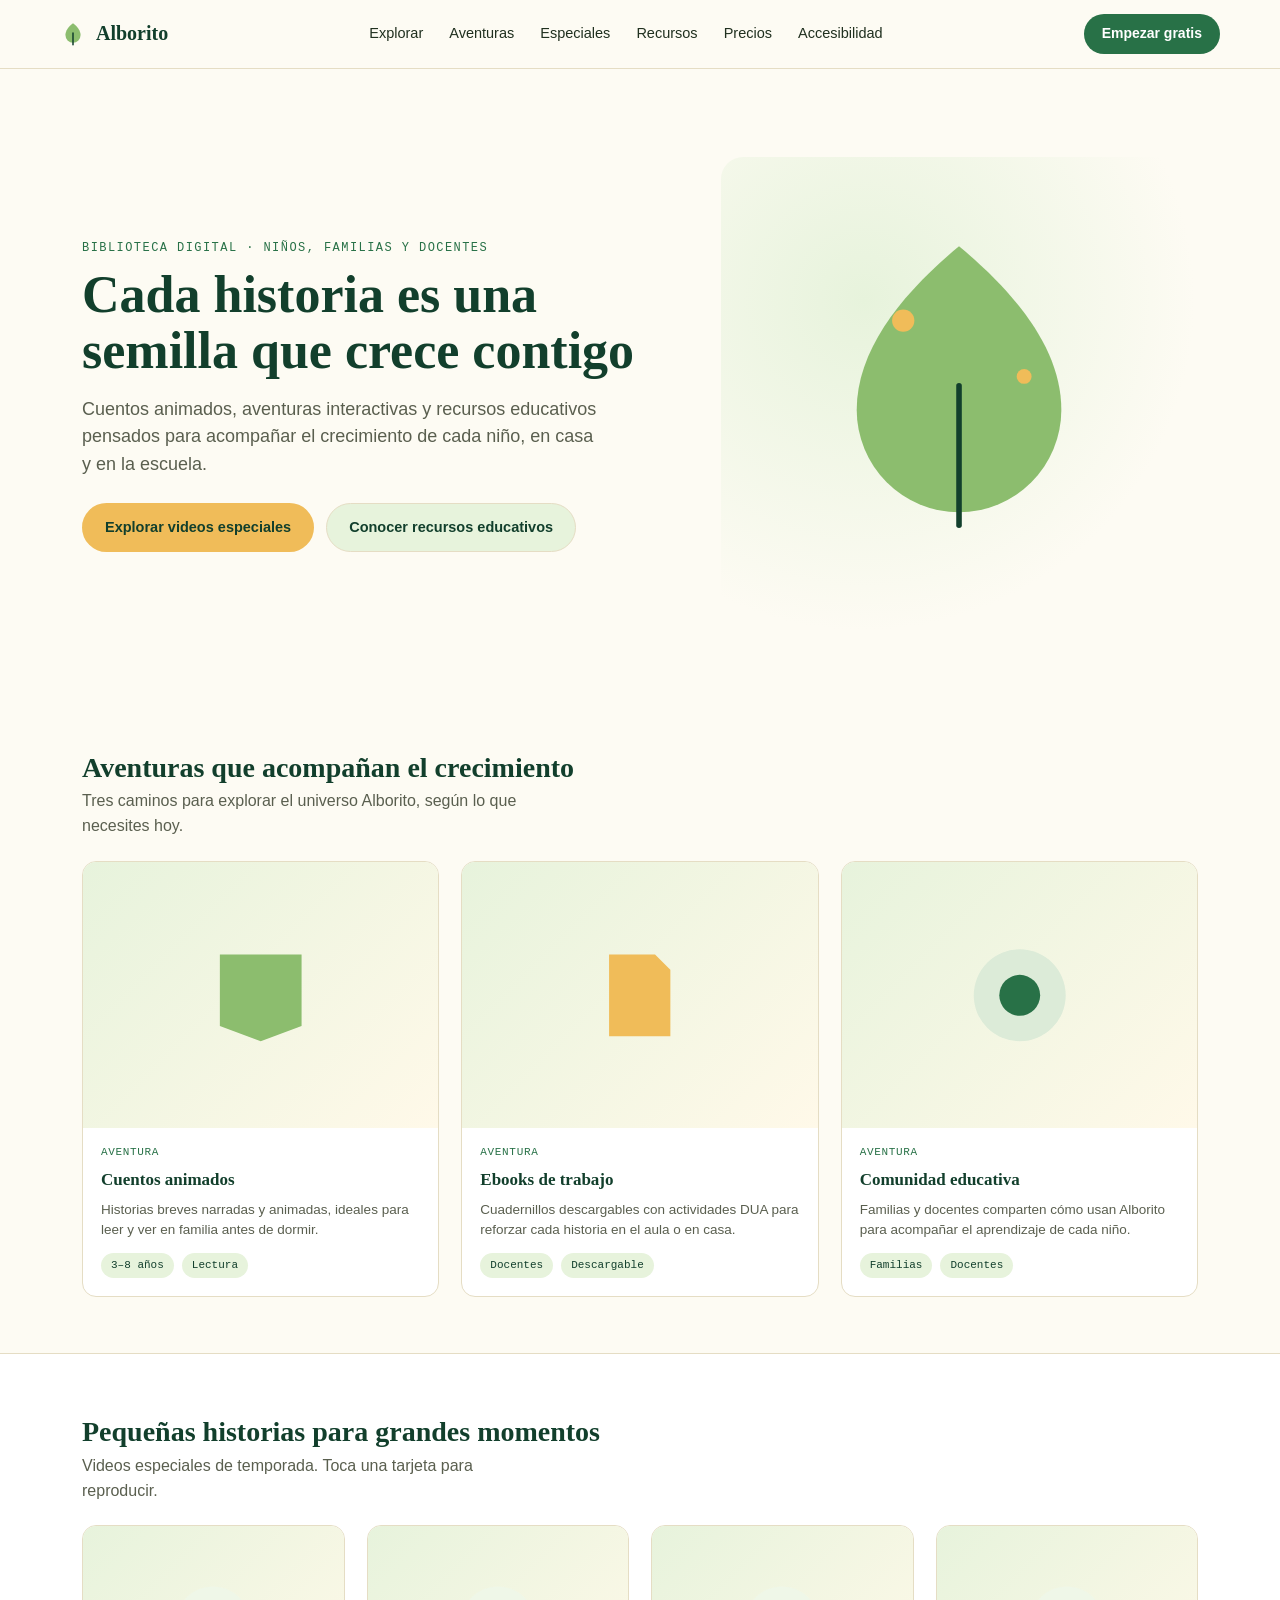
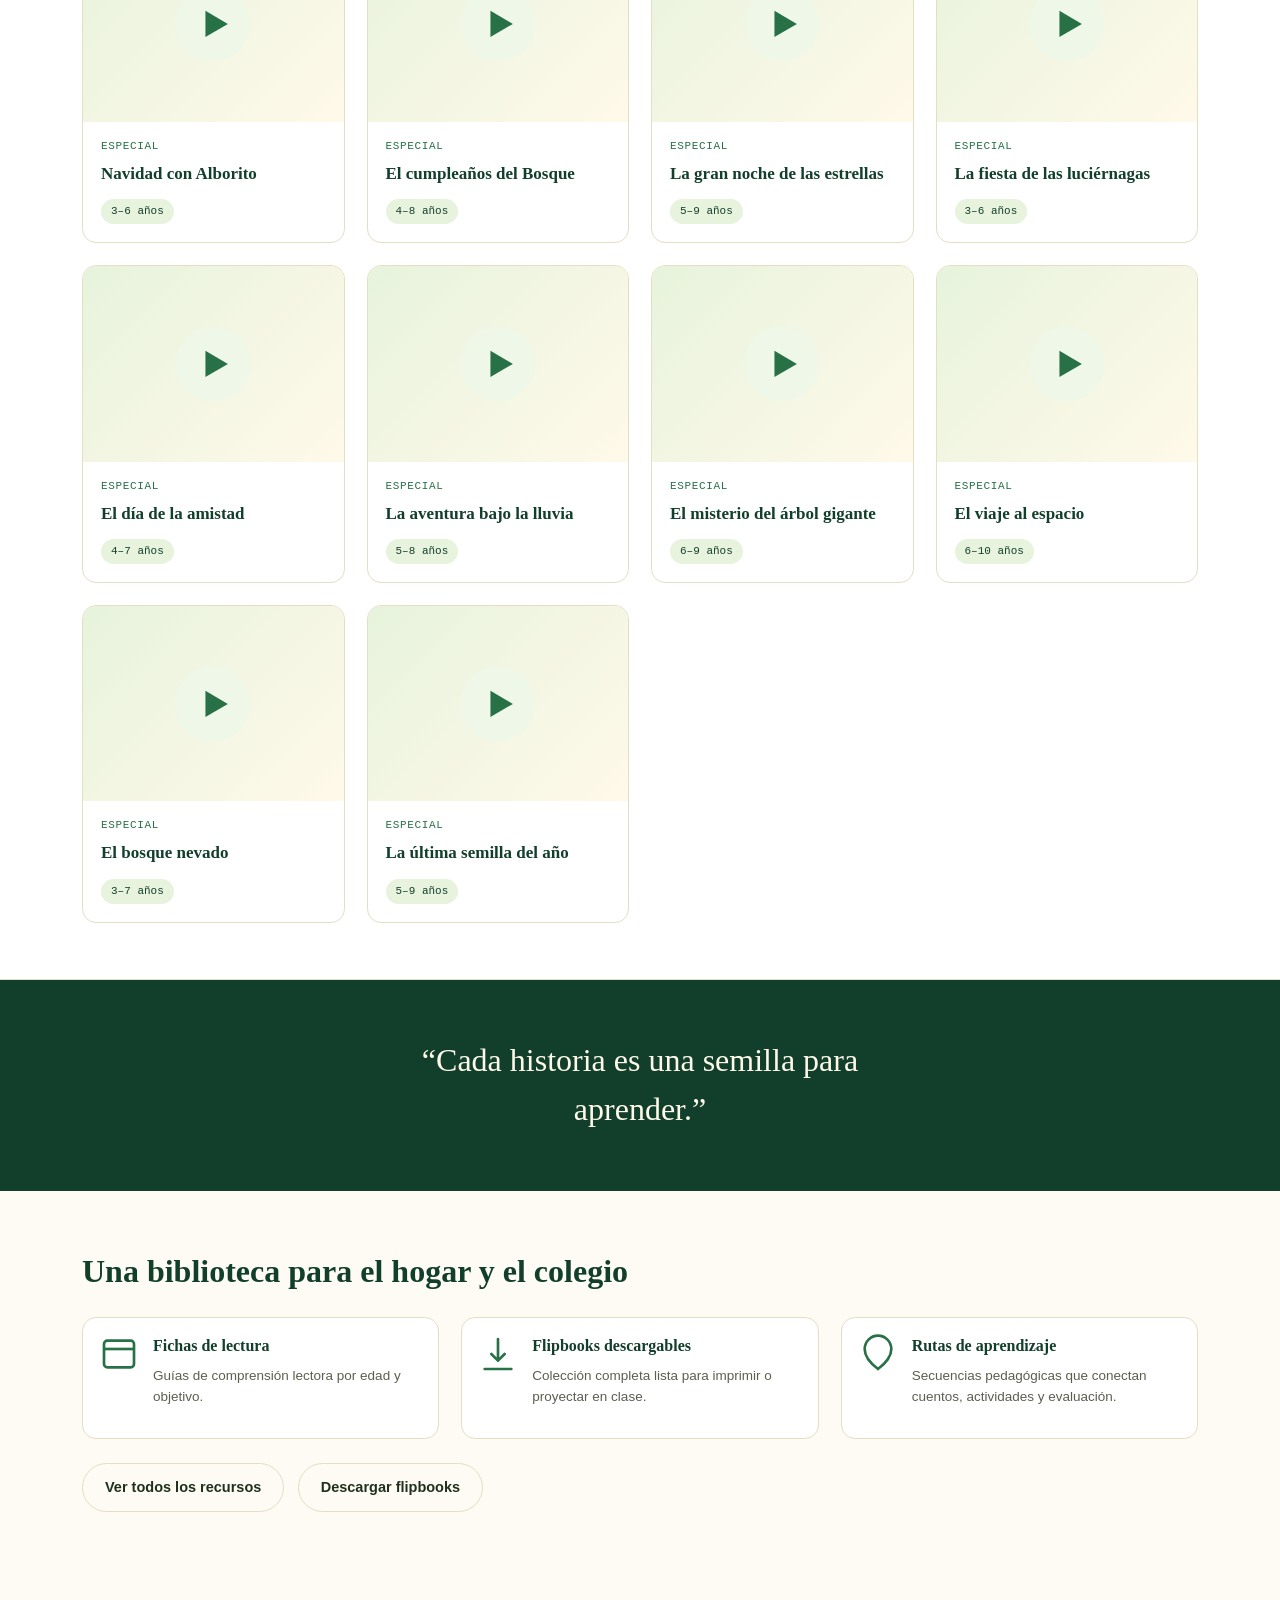
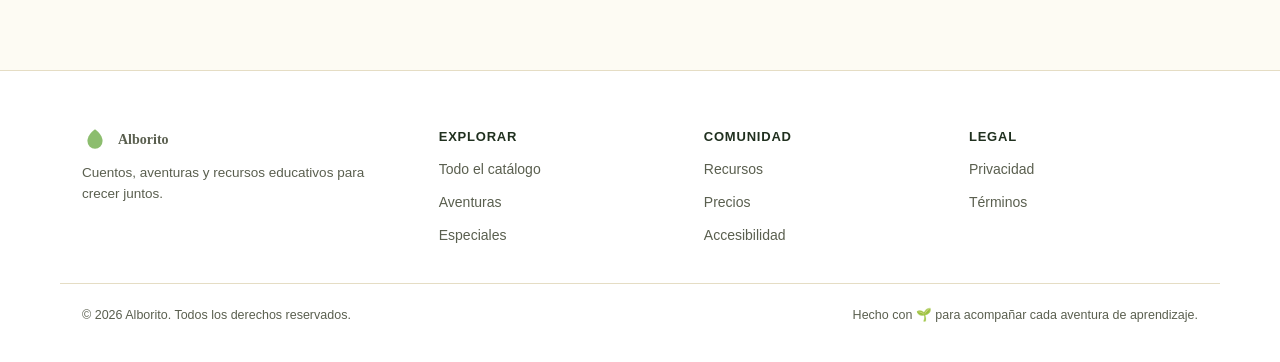
==== index.html @ ff415bb9 "Alborito site MVP: home, explorar, recursos, precios, accesibilidad" ====
<!doctype html>
<html lang="es">
<head>
<meta charset="utf-8">
<title>Alborito · Cuentos que crecen</title>
<meta name="description" content="Alborito: cuentos, aventuras y recursos educativos para crecer juntos. Una biblioteca digital para niños, familias y docentes.">
<meta name="viewport" content="width=device-width,initial-scale=1">
<link rel="canonical" href="https://alborito.example.com/">
<meta property="og:title" content="Alborito · Cuentos que crecen">
<meta property="og:description" content="Cuentos, aventuras y recursos educativos para crecer juntos.">
<meta property="og:type" content="website">
<meta property="og:image" content="/assets/img/og-cover.png">
<meta name="theme-color" content="#123f2c">
<link rel="icon" href="data:image/svg+xml,<svg xmlns=%22http://www.w3.org/2000/svg%22 viewBox=%220 0 24 24%22><circle cx=%2212%22 cy=%2212%22 r=%2211%22 fill=%22%23287147%22/></svg>">
<link rel="stylesheet" href="assets/css/style.css">
<script type="application/ld+json">
{"@context":"https://schema.org","@type":"WebSite","name":"Alborito","url":"https://alborito.example.com/","description":"Cuentos, aventuras y recursos educativos para crecer juntos."}
</script>
</head>
<body>
<a class="skip-link" href="#main">Saltar al contenido</a>

<header class="site-header">
  <div class="container nav">
    <a class="brand" href="index.html">
      <svg class="seed" viewBox="0 0 24 24" fill="none" aria-hidden="true"><path d="M12 2c4 3 7 7 7 11a7 7 0 1 1-14 0c0-4 3-8 7-11Z" fill="#8cbd6e"/><path d="M12 22V11" stroke="#123f2c" stroke-width="1.4" stroke-linecap="round"/></svg>
      Alborito
    </a>
    <ul class="navlinks">
      <li><a href="explorar.html">Explorar</a></li>
      <li><a href="index.html#aventuras">Aventuras</a></li>
      <li><a href="index.html#especiales">Especiales</a></li>
      <li><a href="recursos.html">Recursos</a></li>
      <li><a href="precios.html">Precios</a></li>
      <li><a href="accesibilidad.html">Accesibilidad</a></li>
    </ul>
    <a class="navcta" href="precios.html">Empezar gratis</a>
    <button class="nav-toggle" aria-expanded="false" aria-label="Abrir menú">☰</button>
  </div>
</header>

<main id="main">

  <section class="hero">
    <div class="container hero-grid">
      <div>
        <p class="eyebrow">Biblioteca digital · niños, familias y docentes</p>
        <h1>Cada historia es una semilla que crece contigo</h1>
        <p class="lead">Cuentos animados, aventuras interactivas y recursos educativos pensados para acompañar el crecimiento de cada niño, en casa y en la escuela.</p>
        <div class="buttons">
          <a class="btn primary" href="#especiales">Explorar videos especiales</a>
          <a class="btn soft" href="recursos.html">Conocer recursos educativos</a>
        </div>
      </div>
      <div class="hero-art" aria-hidden="true">
        <svg viewBox="0 0 200 200" fill="none">
          <path d="M100 20c30 25 55 55 55 88a55 55 0 1 1-110 0c0-33 25-63 55-88Z" fill="#8cbd6e"/>
          <path d="M100 170V95" stroke="#123f2c" stroke-width="3" stroke-linecap="round"/>
          <circle cx="70" cy="60" r="6" fill="#f0bc59"/>
          <circle cx="135" cy="90" r="4" fill="#f0bc59"/>
        </svg>
      </div>
    </div>
  </section>

  <section class="section" id="aventuras">
    <div class="container">
      <div class="section-head">
        <div>
          <h2>Aventuras que acompañan el crecimiento</h2>
          <p>Tres caminos para explorar el universo Alborito, según lo que necesites hoy.</p>
        </div>
      </div>
      <div class="grid cols-3">
        <article class="card">
          <div class="thumb"><svg viewBox="0 0 24 24" fill="none" aria-hidden="true"><path d="M4 4h16v14l-8 3-8-3V4Z" fill="#8cbd6e"/></svg></div>
          <div class="body">
            <span class="tag">Aventura</span>
            <h3>Cuentos animados</h3>
            <p>Historias breves narradas y animadas, ideales para leer y ver en familia antes de dormir.</p>
            <div class="meta"><span class="pill">3–8 años</span><span class="pill">Lectura</span></div>
          </div>
        </article>
        <article class="card">
          <div class="thumb"><svg viewBox="0 0 24 24" fill="none" aria-hidden="true"><path d="M6 4h9l3 3v13H6V4Z" fill="#f0bc59"/></svg></div>
          <div class="body">
            <span class="tag">Aventura</span>
            <h3>Ebooks de trabajo</h3>
            <p>Cuadernillos descargables con actividades DUA para reforzar cada historia en el aula o en casa.</p>
            <div class="meta"><span class="pill">Docentes</span><span class="pill">Descargable</span></div>
          </div>
        </article>
        <article class="card">
          <div class="thumb"><svg viewBox="0 0 24 24" fill="none" aria-hidden="true"><circle cx="12" cy="12" r="9" fill="#dcebd8"/><circle cx="12" cy="12" r="4" fill="#287147"/></svg></div>
          <div class="body">
            <span class="tag">Aventura</span>
            <h3>Comunidad educativa</h3>
            <p>Familias y docentes comparten cómo usan Alborito para acompañar el aprendizaje de cada niño.</p>
            <div class="meta"><span class="pill">Familias</span><span class="pill">Docentes</span></div>
          </div>
        </article>
      </div>
    </div>
  </section>

  <section class="section alt" id="especiales">
    <div class="container">
      <div class="section-head">
        <div>
          <h2>Pequeñas historias para grandes momentos</h2>
          <p>Videos especiales de temporada. Toca una tarjeta para reproducir.</p>
        </div>
      </div>
      <div class="grid cols-4" id="especiales-grid">
        <!-- 10 especiales generados -->
      </div>
    </div>
  </section>

  <div class="quote-band">
    <div class="container">
      <blockquote>“Cada historia es una semilla para aprender.”</blockquote>
    </div>
  </div>

  <section class="section">
    <div class="container">
      <h2 style="font-size:32px;margin-bottom:20px;">Una biblioteca para el hogar y el colegio</h2>
      <div class="grid cols-3">
        <div class="resource">
          <svg class="r-icon" viewBox="0 0 24 24" fill="none" aria-hidden="true"><rect x="3" y="4" width="18" height="16" rx="2" stroke="currentColor" stroke-width="1.6"/><path d="M3 9h18" stroke="currentColor" stroke-width="1.6"/></svg>
          <div><h3 style="font-size:16px;">Fichas de lectura</h3><p style="font-size:13.5px;">Guías de comprensión lectora por edad y objetivo.</p></div>
        </div>
        <div class="resource">
          <svg class="r-icon" viewBox="0 0 24 24" fill="none" aria-hidden="true"><path d="M12 3v13m0 0-4-4m4 4 4-4" stroke="currentColor" stroke-width="1.6" stroke-linecap="round" stroke-linejoin="round"/><path d="M4 21h16" stroke="currentColor" stroke-width="1.6" stroke-linecap="round"/></svg>
          <div><h3 style="font-size:16px;">Flipbooks descargables</h3><p style="font-size:13.5px;">Colección completa lista para imprimir o proyectar en clase.</p></div>
        </div>
        <div class="resource">
          <svg class="r-icon" viewBox="0 0 24 24" fill="none" aria-hidden="true"><path d="M12 21c4-3 8-7 8-12a8 8 0 1 0-16 0c0 5 4 9 8 12Z" stroke="currentColor" stroke-width="1.6"/></svg>
          <div><h3 style="font-size:16px;">Rutas de aprendizaje</h3><p style="font-size:13.5px;">Secuencias pedagógicas que conectan cuentos, actividades y evaluación.</p></div>
        </div>
      </div>
      <p style="margin-top:24px;"><a class="btn outline" href="recursos.html">Ver todos los recursos</a> &nbsp; <a class="btn outline" href="flipbooks/Flipbooks_Alborito_Coleccion_Ordenada.zip" download>Descargar flipbooks</a></p>
    </div>
  </section>

</main>

<footer class="site-footer">
  <div class="container footer-grid">
    <div>
      <a class="brand" href="index.html" style="margin-bottom:10px;">
        <svg class="seed" viewBox="0 0 24 24" fill="none" aria-hidden="true"><path d="M12 2c4 3 7 7 7 11a7 7 0 1 1-14 0c0-4 3-8 7-11Z" fill="#8cbd6e"/></svg>
        Alborito
      </a>
      <p style="font-size:13.5px;">Cuentos, aventuras y recursos educativos para crecer juntos.</p>
    </div>
    <div>
      <h4>Explorar</h4>
      <ul><li><a href="explorar.html">Todo el catálogo</a></li><li><a href="index.html#aventuras">Aventuras</a></li><li><a href="index.html#especiales">Especiales</a></li></ul>
    </div>
    <div>
      <h4>Comunidad</h4>
      <ul><li><a href="recursos.html">Recursos</a></li><li><a href="precios.html">Precios</a></li><li><a href="accesibilidad.html">Accesibilidad</a></li></ul>
    </div>
    <div>
      <h4>Legal</h4>
      <ul><li><a href="privacidad.html">Privacidad</a></li><li><a href="terminos.html">Términos</a></li></ul>
    </div>
  </div>
  <div class="container footer-bottom">
    <span>© 2026 Alborito. Todos los derechos reservados.</span>
    <span>Hecho con 🌱 para acompañar cada aventura de aprendizaje.</span>
  </div>
</footer>

<div class="modal" id="modal" hidden>
  <div class="modal-box" role="dialog" aria-modal="true" aria-labelledby="modalTitle">
    <button class="close" aria-label="Cerrar video">✕</button>
    <h3 class="modal-title" id="modalTitle"></h3>
    <video id="player" controls playsinline></video>
  </div>
</div>

<script src="assets/js/main.js" defer></script>
<script>
// Genera las 10 tarjetas de especiales a partir de datos (evita repetir markup 10x a mano)
var especiales = [
  ["Navidad con Alborito","3–6 años"],["El cumpleaños del Bosque","4–8 años"],
  ["La gran noche de las estrellas","5–9 años"],["La fiesta de las luciérnagas","3–6 años"],
  ["El día de la amistad","4–7 años"],["La aventura bajo la lluvia","5–8 años"],
  ["El misterio del árbol gigante","6–9 años"],["El viaje al espacio","6–10 años"],
  ["El bosque nevado","3–7 años"],["La última semilla del año","5–9 años"]
];
var grid = document.getElementById("especiales-grid");
especiales.forEach(function(e){
  var art = document.createElement("article"); art.className = "card";
  art.innerHTML =
    '<button class="watch" data-title="'+e[0]+'" data-video="assets/video/placeholder.mp4">'+
    '<div class="thumb"><svg viewBox="0 0 24 24" fill="none" aria-hidden="true"><circle cx="12" cy="12" r="10" fill="#eff7e8"/><path d="M10 8.5v7l6-3.5-6-3.5Z" fill="#287147"/></svg></div>'+
    '<div class="body"><span class="tag">Especial</span><h3>'+e[0]+'</h3><div class="meta"><span class="pill">'+e[1]+'</span></div></div>'+
    '</button>';
  grid.appendChild(art);
});
</script>
</body>
</html>
---- assets/css/style.css ----
/* Alborito — Design System v1
   Tokens derivados de la paleta original (bosque/semilla). Ver arquitectura EdTech. */

:root{
  --forest:#123f2c; --green:#287147; --leaf:#8cbd6e; --gold:#f0bc59; --bark:#75492d;
  --cream:#fff9e9; --ink:#173b2a;

  --bg:#fdfbf3; --surface:#ffffff; --border:#e5ddc4; --text:#20301f; --text-soft:#5a5f4f;
  --accent:var(--green); --accent-soft:#e7f3dc; --on-accent:#ffffff;

  --radius-sm:8px; --radius:14px; --radius-lg:22px;
  --space-1:4px; --space-2:8px; --space-3:14px; --space-4:22px; --space-5:36px; --space-6:56px; --space-7:88px;
  --shadow-sm:0 1px 3px rgba(18,63,44,.08);
  --shadow-md:0 8px 24px rgba(18,63,44,.12);
  --serif:Iowan Old Style,Palatino Linotype,Palatino,Georgia,serif;
  --sans:-apple-system,BlinkMacSystemFont,"Segoe UI",Helvetica,Arial,sans-serif;
  --mono:ui-monospace,SFMono-Regular,Menlo,monospace;
  --max:1160px;
}

@media (prefers-color-scheme: dark){
  :root{ --bg:#101c14; --surface:#16241a; --border:#2a3b26; --text:#e9f1e2; --text-soft:#a9b79f;
    --accent:var(--leaf); --accent-soft:#1f3220; --on-accent:#123f2c; }
}
:root[data-theme="dark"]{ --bg:#101c14; --surface:#16241a; --border:#2a3b26; --text:#e9f1e2; --text-soft:#a9b79f;
  --accent:var(--leaf); --accent-soft:#1f3220; --on-accent:#123f2c; }
:root[data-theme="light"]{ --bg:#fdfbf3; --surface:#ffffff; --border:#e5ddc4; --text:#20301f; --text-soft:#5a5f4f;
  --accent:var(--green); --accent-soft:#e7f3dc; --on-accent:#ffffff; }

*,*::before,*::after{box-sizing:border-box;}
html{scroll-behavior:smooth;}
@media (prefers-reduced-motion: reduce){ html{scroll-behavior:auto;} *{animation-duration:.01ms !important; transition-duration:.01ms !important;} }

body{margin:0; background:var(--bg); color:var(--text); font-family:var(--sans); line-height:1.55; font-size:16px;}
img{max-width:100%; display:block;}
a{color:inherit;}
h1,h2,h3,h4{font-family:var(--serif); color:var(--forest); text-wrap:balance; font-weight:600; margin:0 0 var(--space-2);}
:root[data-theme="dark"] h1,:root[data-theme="dark"] h2,:root[data-theme="dark"] h3,:root[data-theme="dark"] h4{color:var(--leaf);}
@media (prefers-color-scheme: dark){h1,h2,h3,h4{color:var(--leaf);}}
p{margin:0 0 var(--space-3); max-width:66ch; color:var(--text-soft);}
.container{max-width:var(--max); margin:0 auto; padding:0 var(--space-4);}

/* Skip link */
.skip-link{position:absolute; left:-999px; top:auto; background:var(--forest); color:#fff; padding:10px 16px;
  border-radius:0 0 8px 0; z-index:200;}
.skip-link:focus{left:0; top:0;}

:focus-visible{outline:3px solid var(--gold); outline-offset:2px;}

/* Header */
.site-header{position:sticky; top:0; z-index:50; background:color-mix(in srgb, var(--bg) 88%, transparent);
  backdrop-filter:blur(8px); border-bottom:1px solid var(--border);}
.nav{display:flex; align-items:center; justify-content:space-between; padding:14px 0;}
.brand{display:flex; align-items:center; gap:10px; font-family:var(--serif); font-size:20px; font-weight:700; text-decoration:none; color:var(--forest);}
:root[data-theme="dark"] .brand{color:var(--leaf);}
@media (prefers-color-scheme: dark){.brand{color:var(--leaf);}}
.brand .seed{width:26px;height:26px;flex:none;}
.navlinks{display:flex; gap:var(--space-4); list-style:none; margin:0; padding:0;}
.navlinks a{text-decoration:none; font-size:14.5px; color:var(--text); padding:6px 2px; border-bottom:2px solid transparent;}
.navlinks a:hover, .navlinks a[aria-current="page"]{border-color:var(--accent);}
.navcta{background:var(--accent); color:var(--on-accent); text-decoration:none; font-size:14px; font-weight:600;
  padding:9px 18px; border-radius:99px;}
.nav-toggle{display:none; background:none; border:1px solid var(--border); border-radius:8px; padding:8px 10px;}
@media (max-width:820px){
  .navlinks, .navcta{display:none;}
  .nav-toggle{display:inline-flex;}
  .site-header.open .navlinks{display:flex; flex-direction:column; gap:0; position:absolute; left:0; right:0; top:100%;
    background:var(--surface); border-bottom:1px solid var(--border); padding:8px 20px;}
  .site-header.open .navlinks a{padding:12px 0; border-bottom:1px solid var(--border);}
  .site-header.open .navcta{display:inline-block; margin:12px 20px 16px;}
}

/* Buttons */
.btn{display:inline-flex; align-items:center; gap:8px; text-decoration:none; font-weight:600; font-size:14.5px;
  padding:12px 22px; border-radius:99px; border:1px solid transparent; cursor:pointer;}
.btn.primary{background:var(--gold); color:var(--forest);}
.btn.primary:hover{filter:brightness(1.06);}
.btn.soft{background:var(--accent-soft); color:var(--forest); border-color:var(--border);}
:root[data-theme="dark"] .btn.soft{color:var(--leaf);}
@media (prefers-color-scheme: dark){.btn.soft{color:var(--leaf);}}
.btn.outline{background:transparent; border-color:var(--border); color:var(--text);}

/* Hero */
.hero{padding:var(--space-7) 0 var(--space-6); position:relative; overflow:hidden;}
.hero-grid{display:grid; grid-template-columns:1.1fr .9fr; gap:var(--space-6); align-items:center;}
@media (max-width:900px){.hero-grid{grid-template-columns:1fr;}}
.eyebrow{font-family:var(--mono); font-size:12px; letter-spacing:.12em; text-transform:uppercase; color:var(--accent); margin:0 0 10px;}
.hero h1{font-size:clamp(32px,5vw,52px); line-height:1.08; margin-bottom:16px;}
.hero p.lead{font-size:18px; color:var(--text-soft); max-width:52ch;}
.hero .buttons{display:flex; flex-wrap:wrap; gap:12px; margin-top:24px;}
.hero-art{position:relative; aspect-ratio:1/1; background:radial-gradient(circle at 30% 30%, var(--accent-soft), transparent 70%);
  border-radius:var(--radius-lg); display:flex; align-items:center; justify-content:center;}
.hero-art svg{width:78%; height:78%;}

/* Sections */
.section{padding:var(--space-6) 0;}
.section-head{display:flex; align-items:flex-end; justify-content:space-between; gap:var(--space-3); margin-bottom:var(--space-4); flex-wrap:wrap;}
.section-head h2{font-size:28px; margin:0;}
.section-head p{margin:0; max-width:52ch;}
.section.alt{background:var(--surface); border-top:1px solid var(--border); border-bottom:1px solid var(--border);}

/* Card grids */
.grid{display:grid; gap:var(--space-4);}
.grid.cols-3{grid-template-columns:repeat(3,1fr);}
.grid.cols-4{grid-template-columns:repeat(4,1fr);}
@media (max-width:900px){.grid.cols-3,.grid.cols-4{grid-template-columns:repeat(2,1fr);}}
@media (max-width:560px){.grid.cols-3,.grid.cols-4{grid-template-columns:1fr;}}

.card{background:var(--surface); border:1px solid var(--border); border-radius:var(--radius); overflow:hidden;
  display:flex; flex-direction:column; transition:transform .15s ease, box-shadow .15s ease;}
.card:hover{transform:translateY(-3px); box-shadow:var(--shadow-md);}
.card .thumb{aspect-ratio:4/3; background:linear-gradient(135deg, var(--accent-soft), var(--cream)); position:relative;}
:root[data-theme="dark"] .card .thumb{background:linear-gradient(135deg,#1f3220,#16241a);}
@media (prefers-color-scheme: dark){.card .thumb{background:linear-gradient(135deg,#1f3220,#16241a);}}
.card .thumb svg{position:absolute; inset:0; margin:auto; width:46%; height:46%;}
.card .body{padding:16px 18px 18px; display:flex; flex-direction:column; gap:6px; flex:1;}
.card .tag{font-family:var(--mono); font-size:11px; text-transform:uppercase; letter-spacing:.06em; color:var(--accent);}
.card h3{font-size:17px; margin:0;}
.card p{font-size:13.5px; margin:0; flex:1;}
.card .meta{display:flex; gap:8px; flex-wrap:wrap; margin-top:6px;}
.pill{font-family:var(--mono); font-size:11px; background:var(--accent-soft); color:var(--forest); padding:4px 10px; border-radius:99px;}
:root[data-theme="dark"] .pill{color:var(--leaf);}
@media (prefers-color-scheme: dark){.pill{color:var(--leaf);}}
.card button.watch{all:unset; cursor:pointer; display:flex; flex-direction:column; height:100%;}

/* Quote band */
.quote-band{background:var(--forest); color:var(--cream); padding:var(--space-6) 0; text-align:center;}
.quote-band blockquote{font-family:var(--serif); font-size:clamp(22px,3vw,32px); margin:0 auto; max-width:32ch; color:var(--cream);}

/* Resources */
.resource{display:flex; gap:14px; align-items:flex-start; padding:16px; border:1px solid var(--border); border-radius:var(--radius); background:var(--surface);}
.resource .r-icon{width:40px;height:40px;flex:none;color:var(--accent);}

/* Footer */
.site-footer{border-top:1px solid var(--border); padding:var(--space-6) 0 var(--space-5); background:var(--surface); margin-top:var(--space-7);}
.footer-grid{display:grid; grid-template-columns:1.4fr 1fr 1fr 1fr; gap:var(--space-5);}
@media (max-width:760px){.footer-grid{grid-template-columns:1fr 1fr;}}
.footer-grid h4{font-family:var(--sans); font-size:13px; text-transform:uppercase; letter-spacing:.06em; color:var(--text); margin-bottom:10px;}
.footer-grid ul{list-style:none; margin:0; padding:0; display:flex; flex-direction:column; gap:8px;}
.footer-grid a{text-decoration:none; font-size:14px; color:var(--text-soft);}
.footer-grid a:hover{color:var(--accent);}
.footer-bottom{margin-top:var(--space-5); padding-top:var(--space-4); border-top:1px solid var(--border);
  display:flex; justify-content:space-between; gap:12px; flex-wrap:wrap; font-size:12.5px; color:var(--text-soft);}

/* Modal (video) */
.modal{position:fixed; inset:0; display:none; align-items:center; justify-content:center; background:rgba(10,20,12,.72); z-index:100; padding:20px;}
.modal.open{display:flex;}
.modal-box{background:var(--surface); border-radius:var(--radius); max-width:820px; width:100%; padding:18px; position:relative;}
.modal-title{font-size:18px; margin:0 0 12px;}
.modal video{width:100%; border-radius:8px; background:#000;}
.modal .close{position:absolute; top:10px; right:10px; width:36px; height:36px; border-radius:50%; border:1px solid var(--border);
  background:var(--surface); cursor:pointer; font-size:16px;}

/* Page header (interior pages) */
.page-hero{padding:var(--space-6) 0 var(--space-5); border-bottom:1px solid var(--border);}
.page-hero h1{font-size:clamp(28px,4vw,40px);}
.breadcrumb{font-family:var(--mono); font-size:12px; color:var(--text-soft); margin-bottom:12px;}
.breadcrumb a{text-decoration:none; color:var(--text-soft);}
.breadcrumb a:hover{color:var(--accent);}

/* Filter bar */
.filter-bar{display:flex; flex-wrap:wrap; gap:10px; padding:14px; background:var(--surface); border:1px solid var(--border);
  border-radius:var(--radius); margin-bottom:var(--space-4);}
.filter-bar select, .filter-bar input[type="search"]{font:inherit; font-size:13.5px; padding:9px 12px; border-radius:8px;
  border:1px solid var(--border); background:var(--bg); color:var(--text);}

/* Pricing */
.price-card{background:var(--surface); border:1px solid var(--border); border-radius:var(--radius); padding:26px 22px; display:flex; flex-direction:column; gap:10px;}
.price-card.featured{border-color:var(--gold); box-shadow:var(--shadow-md);}
.price-card .amount{font-family:var(--serif); font-size:34px; color:var(--forest);}
:root[data-theme="dark"] .price-card .amount{color:var(--leaf);}
@media (prefers-color-scheme: dark){.price-card .amount{color:var(--leaf);}}
.price-card ul{list-style:none; padding:0; margin:10px 0; display:flex; flex-direction:column; gap:8px; font-size:13.5px; color:var(--text-soft);}

/* A11y panel */
.a11y-controls{display:flex; flex-wrap:wrap; gap:10px;}
.a11y-controls button{font:inherit; font-size:13.5px; padding:10px 16px; border-radius:8px; border:1px solid var(--border);
  background:var(--surface); cursor:pointer;}
.a11y-controls button[aria-pressed="true"]{background:var(--accent); color:var(--on-accent); border-color:var(--accent);}
body.contrast-high{--bg:#000; --surface:#000; --text:#fff; --text-soft:#eee; --border:#fff; --accent:#ffd34d; --accent-soft:#332600;}
body.text-lg{font-size:19px;}
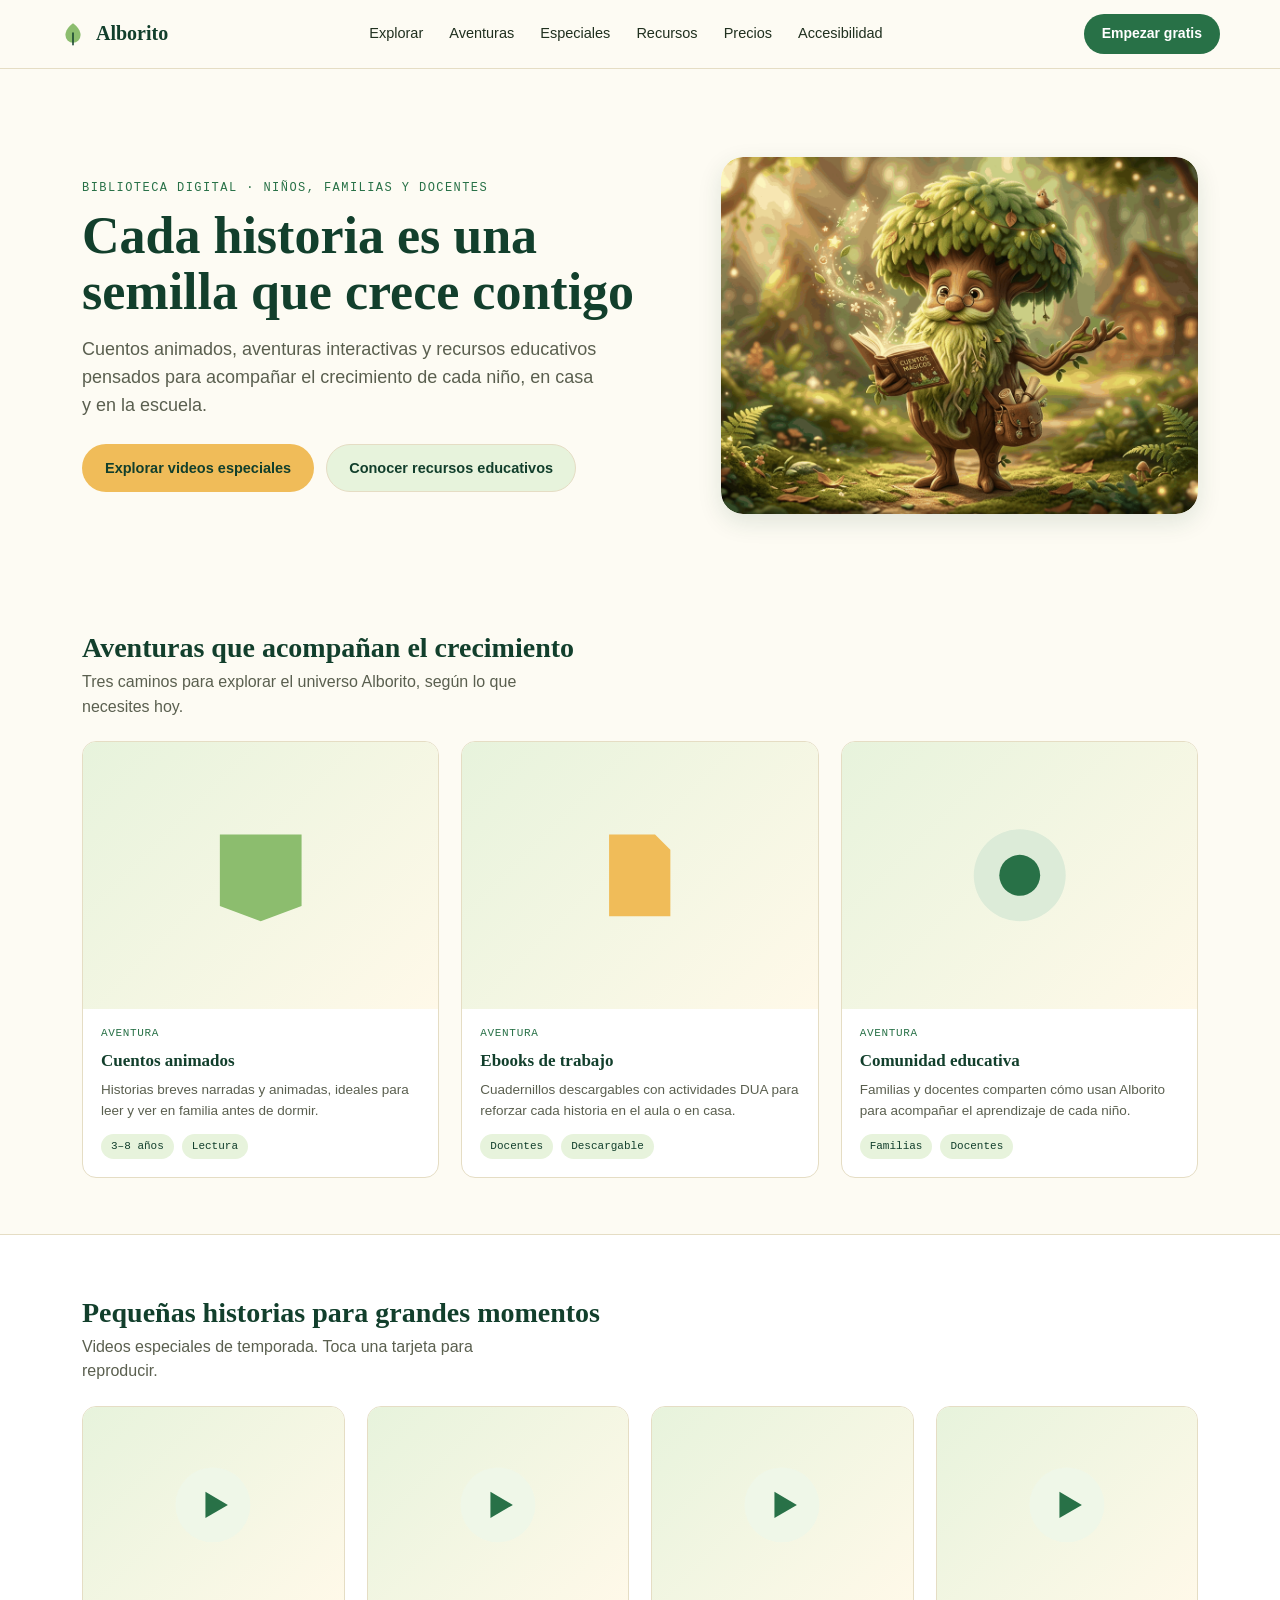
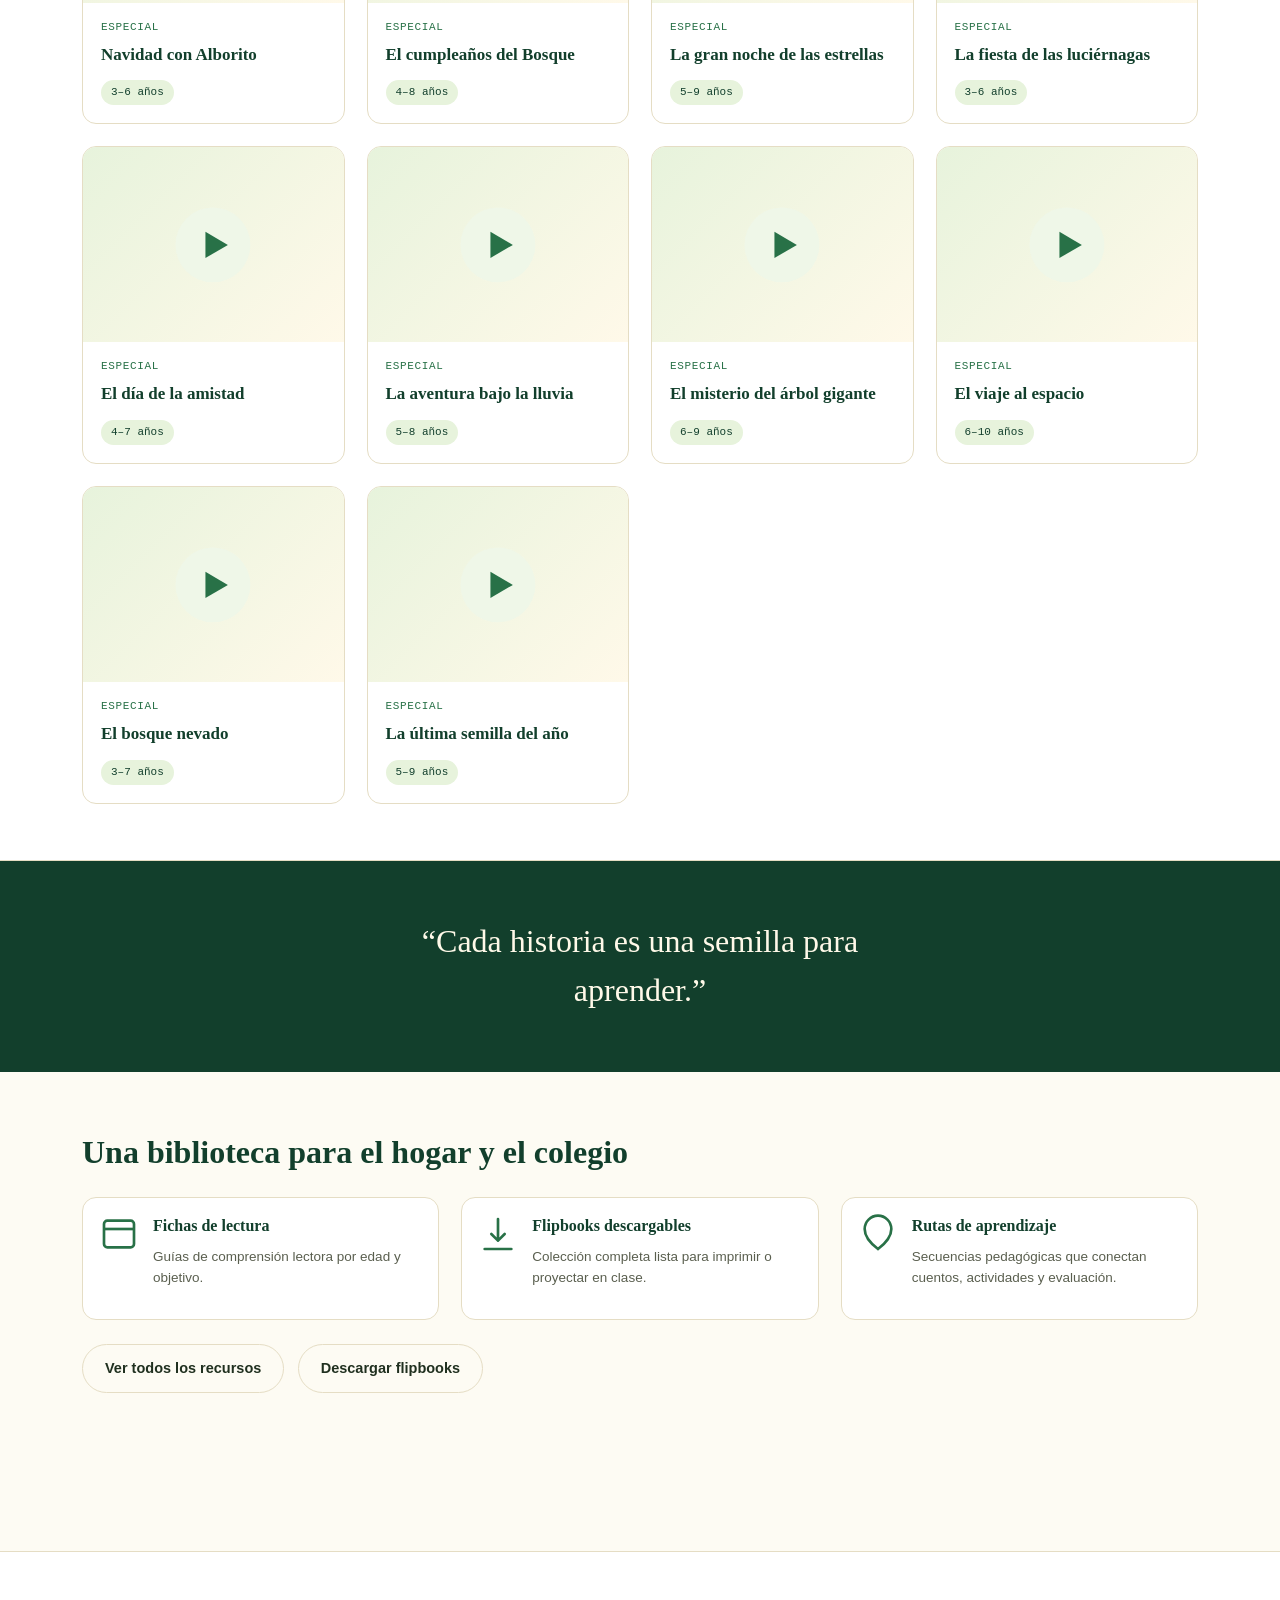
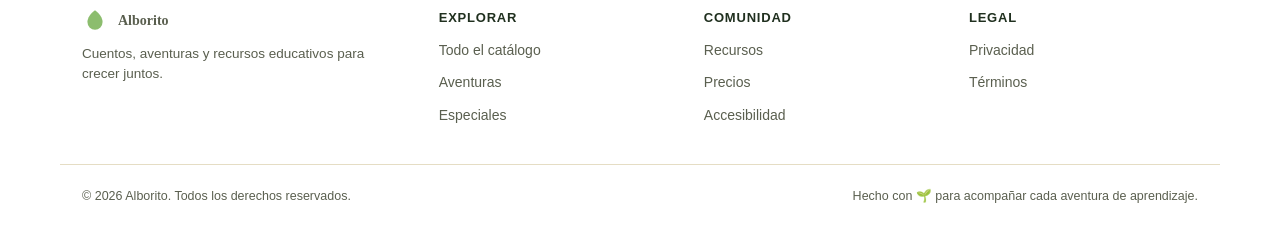
==== commit 2a703f65: "Incorpora el personaje real de Alborito (arte del sitio original) en el hero y og:image" ====
--- a/index.html
+++ b/index.html
@@ -9,7 +9,7 @@
 <meta property="og:title" content="Alborito · Cuentos que crecen">
 <meta property="og:description" content="Cuentos, aventuras y recursos educativos para crecer juntos.">
 <meta property="og:type" content="website">
-<meta property="og:image" content="/assets/img/og-cover.png">
+<meta property="og:image" content="assets/img/alborito-personaje.png">
 <meta name="theme-color" content="#123f2c">
 <link rel="icon" href="data:image/svg+xml,<svg xmlns=%22http://www.w3.org/2000/svg%22 viewBox=%220 0 24 24%22><circle cx=%2212%22 cy=%2212%22 r=%2211%22 fill=%22%23287147%22/></svg>">
 <link rel="stylesheet" href="assets/css/style.css">
@@ -52,13 +52,8 @@
           <a class="btn soft" href="recursos.html">Conocer recursos educativos</a>
         </div>
       </div>
-      <div class="hero-art" aria-hidden="true">
-        <svg viewBox="0 0 200 200" fill="none">
-          <path d="M100 20c30 25 55 55 55 88a55 55 0 1 1-110 0c0-33 25-63 55-88Z" fill="#8cbd6e"/>
-          <path d="M100 170V95" stroke="#123f2c" stroke-width="3" stroke-linecap="round"/>
-          <circle cx="70" cy="60" r="6" fill="#f0bc59"/>
-          <circle cx="135" cy="90" r="4" fill="#f0bc59"/>
-        </svg>
+      <div class="hero-art">
+        <img src="assets/img/alborito-personaje.png" alt="Alborito, el guardián-árbol del bosque, sosteniendo su libro de Cuentos Mágicos" width="1408" height="768" loading="eager">
       </div>
     </div>
   </section>
--- a/assets/css/style.css
+++ b/assets/css/style.css
@@ -88,9 +88,8 @@
 .hero h1{font-size:clamp(32px,5vw,52px); line-height:1.08; margin-bottom:16px;}
 .hero p.lead{font-size:18px; color:var(--text-soft); max-width:52ch;}
 .hero .buttons{display:flex; flex-wrap:wrap; gap:12px; margin-top:24px;}
-.hero-art{position:relative; aspect-ratio:1/1; background:radial-gradient(circle at 30% 30%, var(--accent-soft), transparent 70%);
-  border-radius:var(--radius-lg); display:flex; align-items:center; justify-content:center;}
-.hero-art svg{width:78%; height:78%;}
+.hero-art{position:relative; aspect-ratio:4/3; border-radius:var(--radius-lg); overflow:hidden; box-shadow:var(--shadow-md);}
+.hero-art img{width:100%; height:100%; object-fit:cover; border-radius:var(--radius-lg);}
 
 /* Sections */
 .section{padding:var(--space-6) 0;}
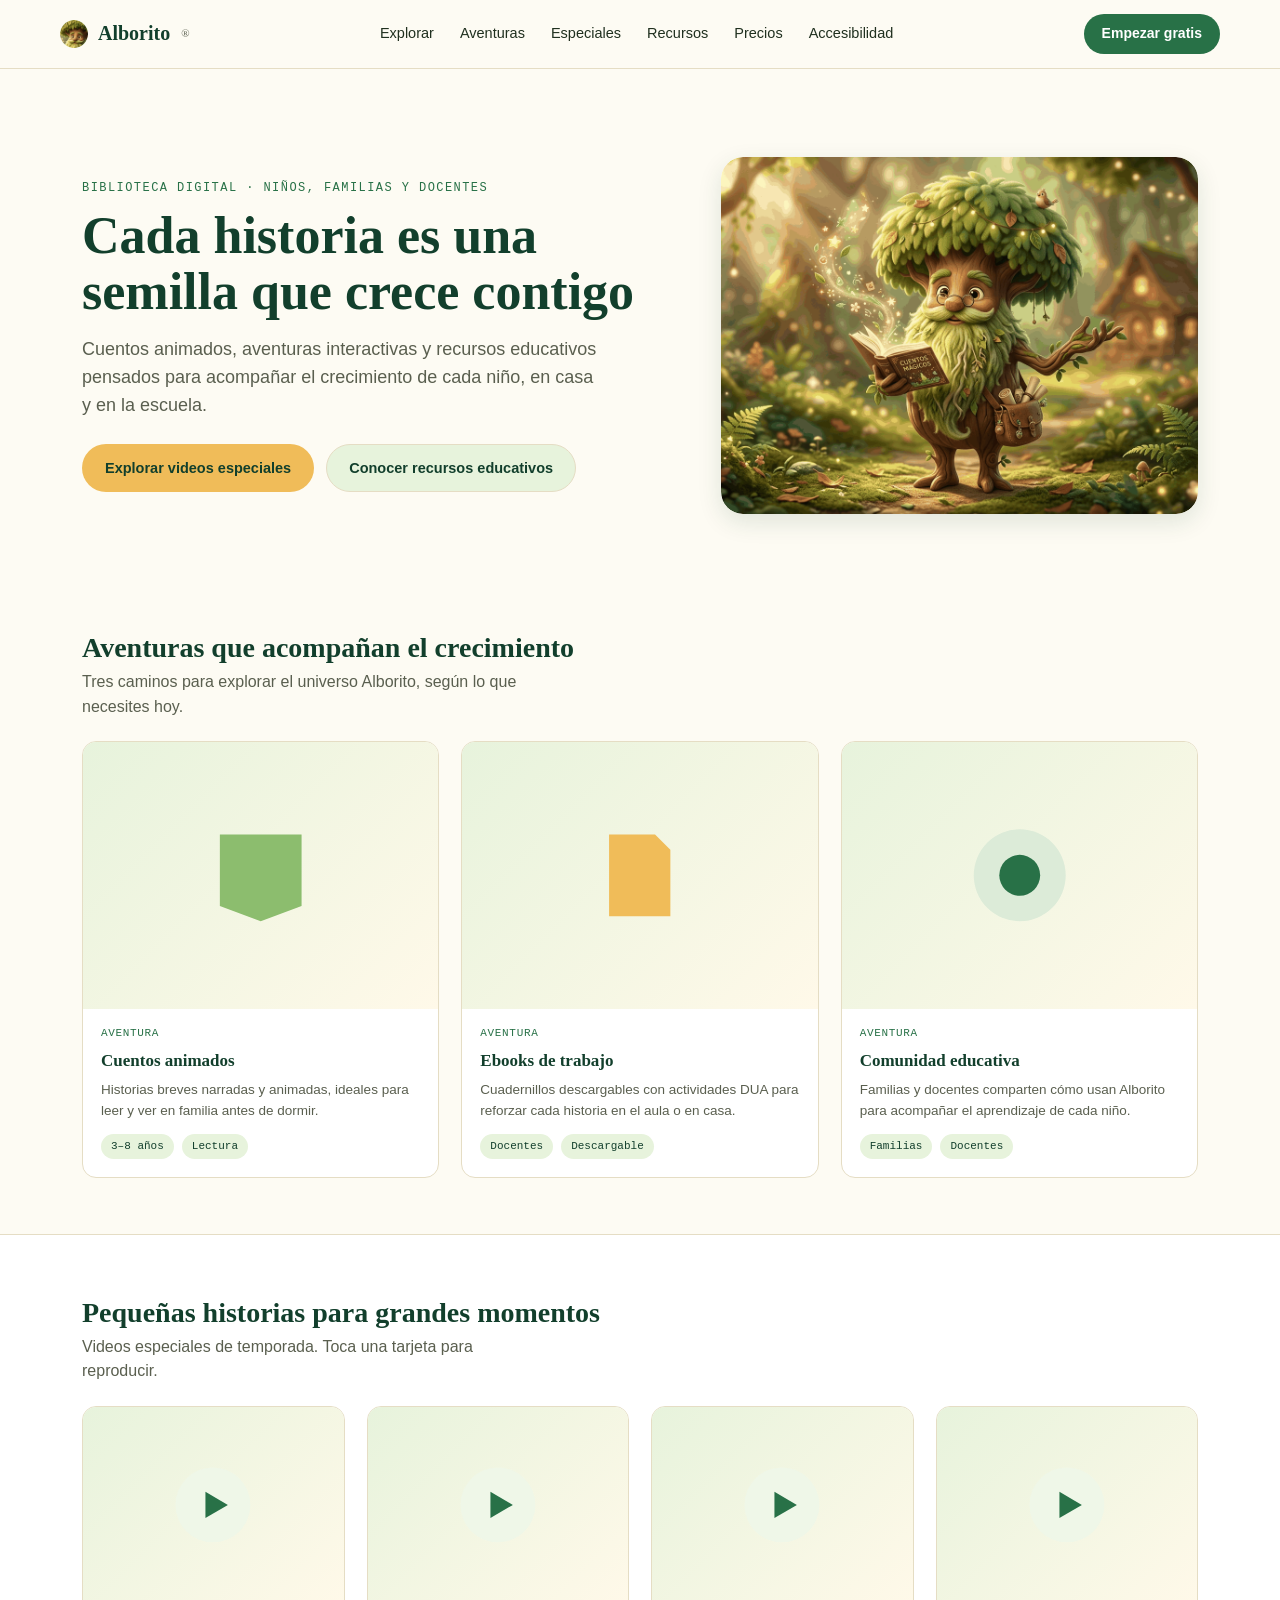
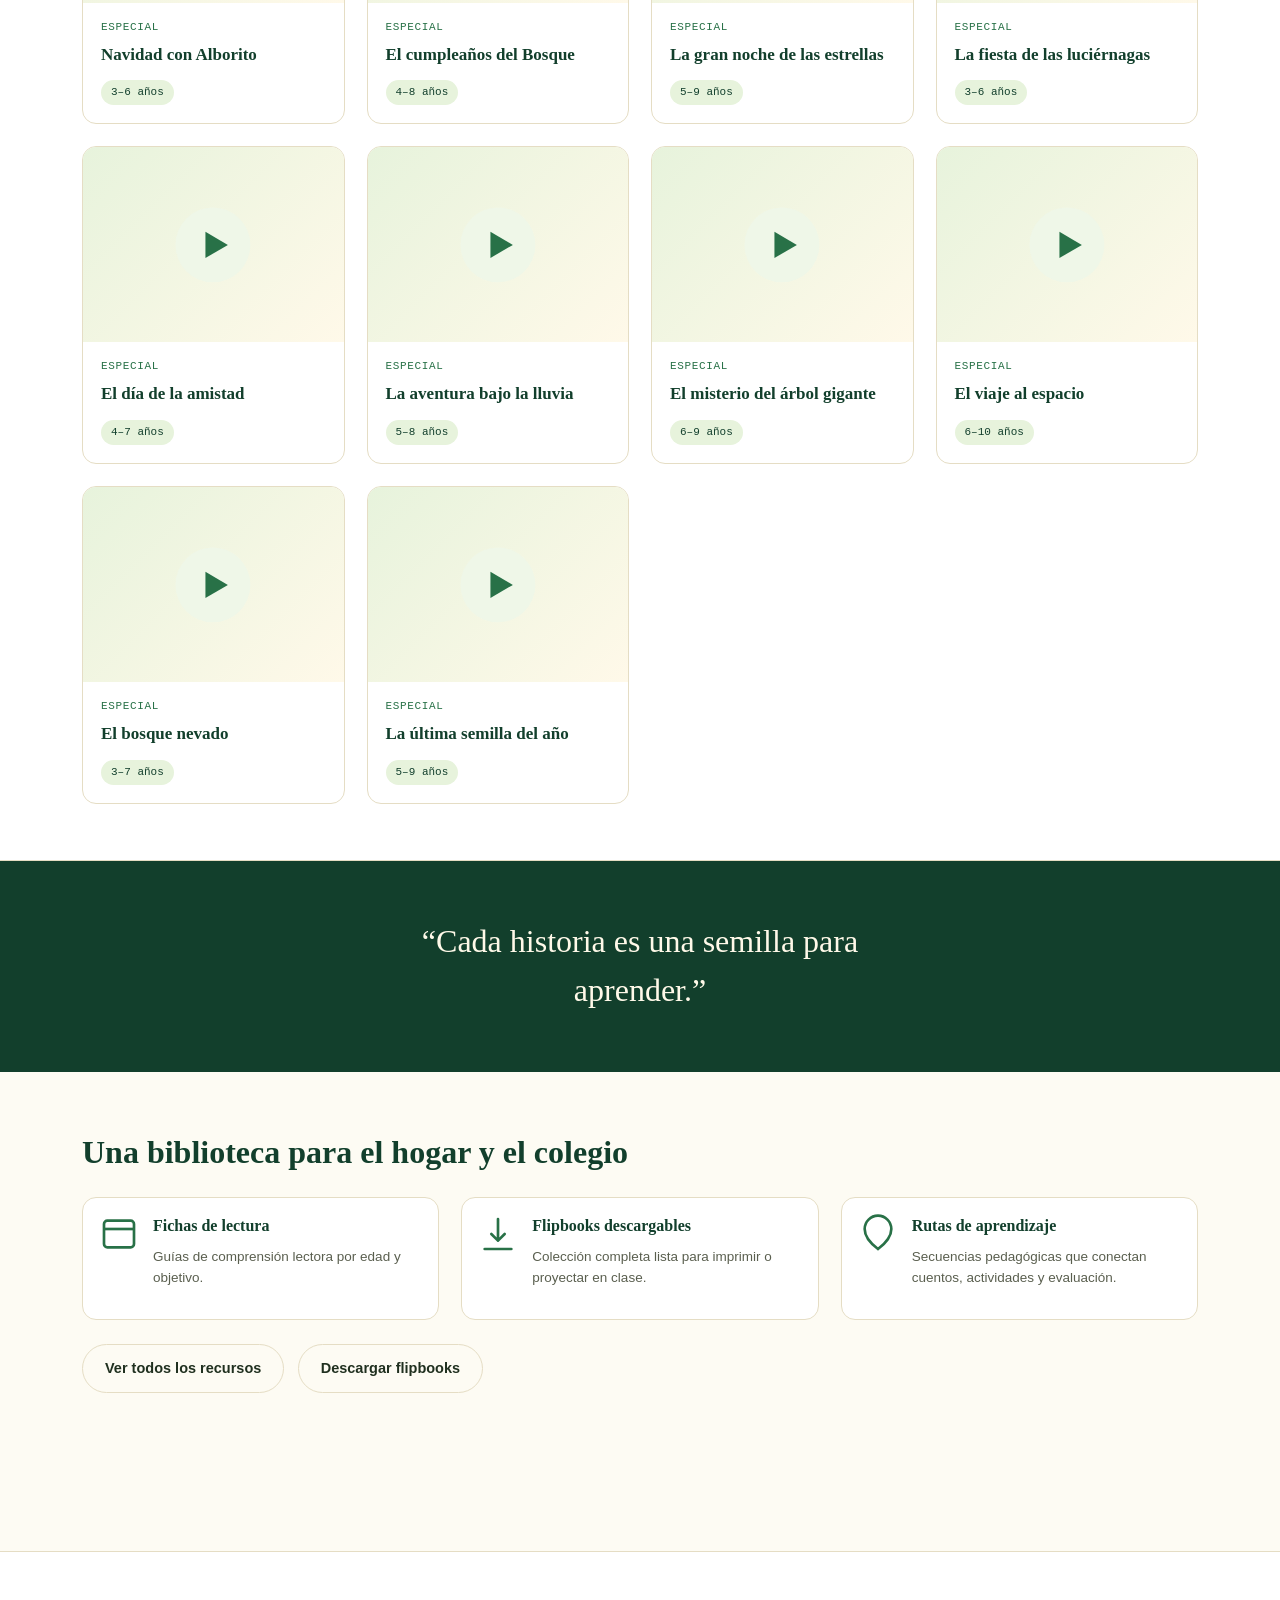
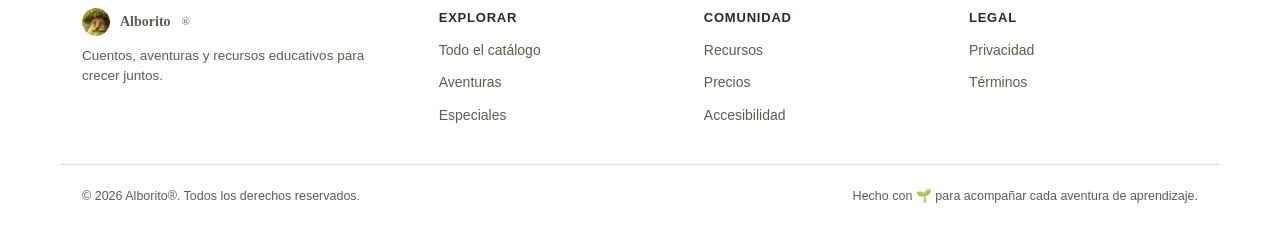
==== commit e1ade49f: "Agrega logo circular del personaje, favicons reales y marca registrada (Alborito®)" ====
--- a/index.html
+++ b/index.html
@@ -11,7 +11,9 @@
 <meta property="og:type" content="website">
 <meta property="og:image" content="assets/img/alborito-personaje.png">
 <meta name="theme-color" content="#123f2c">
-<link rel="icon" href="data:image/svg+xml,<svg xmlns=%22http://www.w3.org/2000/svg%22 viewBox=%220 0 24 24%22><circle cx=%2212%22 cy=%2212%22 r=%2211%22 fill=%22%23287147%22/></svg>">
+<link rel="icon" type="image/png" sizes="32x32" href="assets/img/favicon-32.png">
+<link rel="icon" type="image/png" sizes="64x64" href="assets/img/favicon-64.png">
+<link rel="apple-touch-icon" sizes="180x180" href="assets/img/favicon-180.png">
 <link rel="stylesheet" href="assets/css/style.css">
 <script type="application/ld+json">
 {"@context":"https://schema.org","@type":"WebSite","name":"Alborito","url":"https://alborito.example.com/","description":"Cuentos, aventuras y recursos educativos para crecer juntos."}
@@ -23,8 +25,8 @@
 <header class="site-header">
   <div class="container nav">
     <a class="brand" href="index.html">
-      <svg class="seed" viewBox="0 0 24 24" fill="none" aria-hidden="true"><path d="M12 2c4 3 7 7 7 11a7 7 0 1 1-14 0c0-4 3-8 7-11Z" fill="#8cbd6e"/><path d="M12 22V11" stroke="#123f2c" stroke-width="1.4" stroke-linecap="round"/></svg>
-      Alborito
+      <img class="seed" src="assets/img/alborito-logo-circle.png" alt="" width="28" height="28">
+      Alborito<sup>&reg;</sup>
     </a>
     <ul class="navlinks">
       <li><a href="explorar.html">Explorar</a></li>
@@ -145,8 +147,8 @@
   <div class="container footer-grid">
     <div>
       <a class="brand" href="index.html" style="margin-bottom:10px;">
-        <svg class="seed" viewBox="0 0 24 24" fill="none" aria-hidden="true"><path d="M12 2c4 3 7 7 7 11a7 7 0 1 1-14 0c0-4 3-8 7-11Z" fill="#8cbd6e"/></svg>
-        Alborito
+        <img class="seed" src="assets/img/alborito-logo-circle.png" alt="" width="28" height="28">
+        Alborito<sup>&reg;</sup>
       </a>
       <p style="font-size:13.5px;">Cuentos, aventuras y recursos educativos para crecer juntos.</p>
     </div>
@@ -164,7 +166,7 @@
     </div>
   </div>
   <div class="container footer-bottom">
-    <span>© 2026 Alborito. Todos los derechos reservados.</span>
+    <span>© 2026 Alborito&reg;. Todos los derechos reservados.</span>
     <span>Hecho con 🌱 para acompañar cada aventura de aprendizaje.</span>
   </div>
 </footer>
--- a/assets/css/style.css
+++ b/assets/css/style.css
@@ -54,7 +54,8 @@
 .brand{display:flex; align-items:center; gap:10px; font-family:var(--serif); font-size:20px; font-weight:700; text-decoration:none; color:var(--forest);}
 :root[data-theme="dark"] .brand{color:var(--leaf);}
 @media (prefers-color-scheme: dark){.brand{color:var(--leaf);}}
-.brand .seed{width:26px;height:26px;flex:none;}
+.brand .seed{width:28px;height:28px;flex:none;border-radius:50%;object-fit:cover;background:var(--accent-soft);}
+.brand sup{font-size:11px; margin-left:1px; color:var(--text-soft); font-weight:400;}
 .navlinks{display:flex; gap:var(--space-4); list-style:none; margin:0; padding:0;}
 .navlinks a{text-decoration:none; font-size:14.5px; color:var(--text); padding:6px 2px; border-bottom:2px solid transparent;}
 .navlinks a:hover, .navlinks a[aria-current="page"]{border-color:var(--accent);}
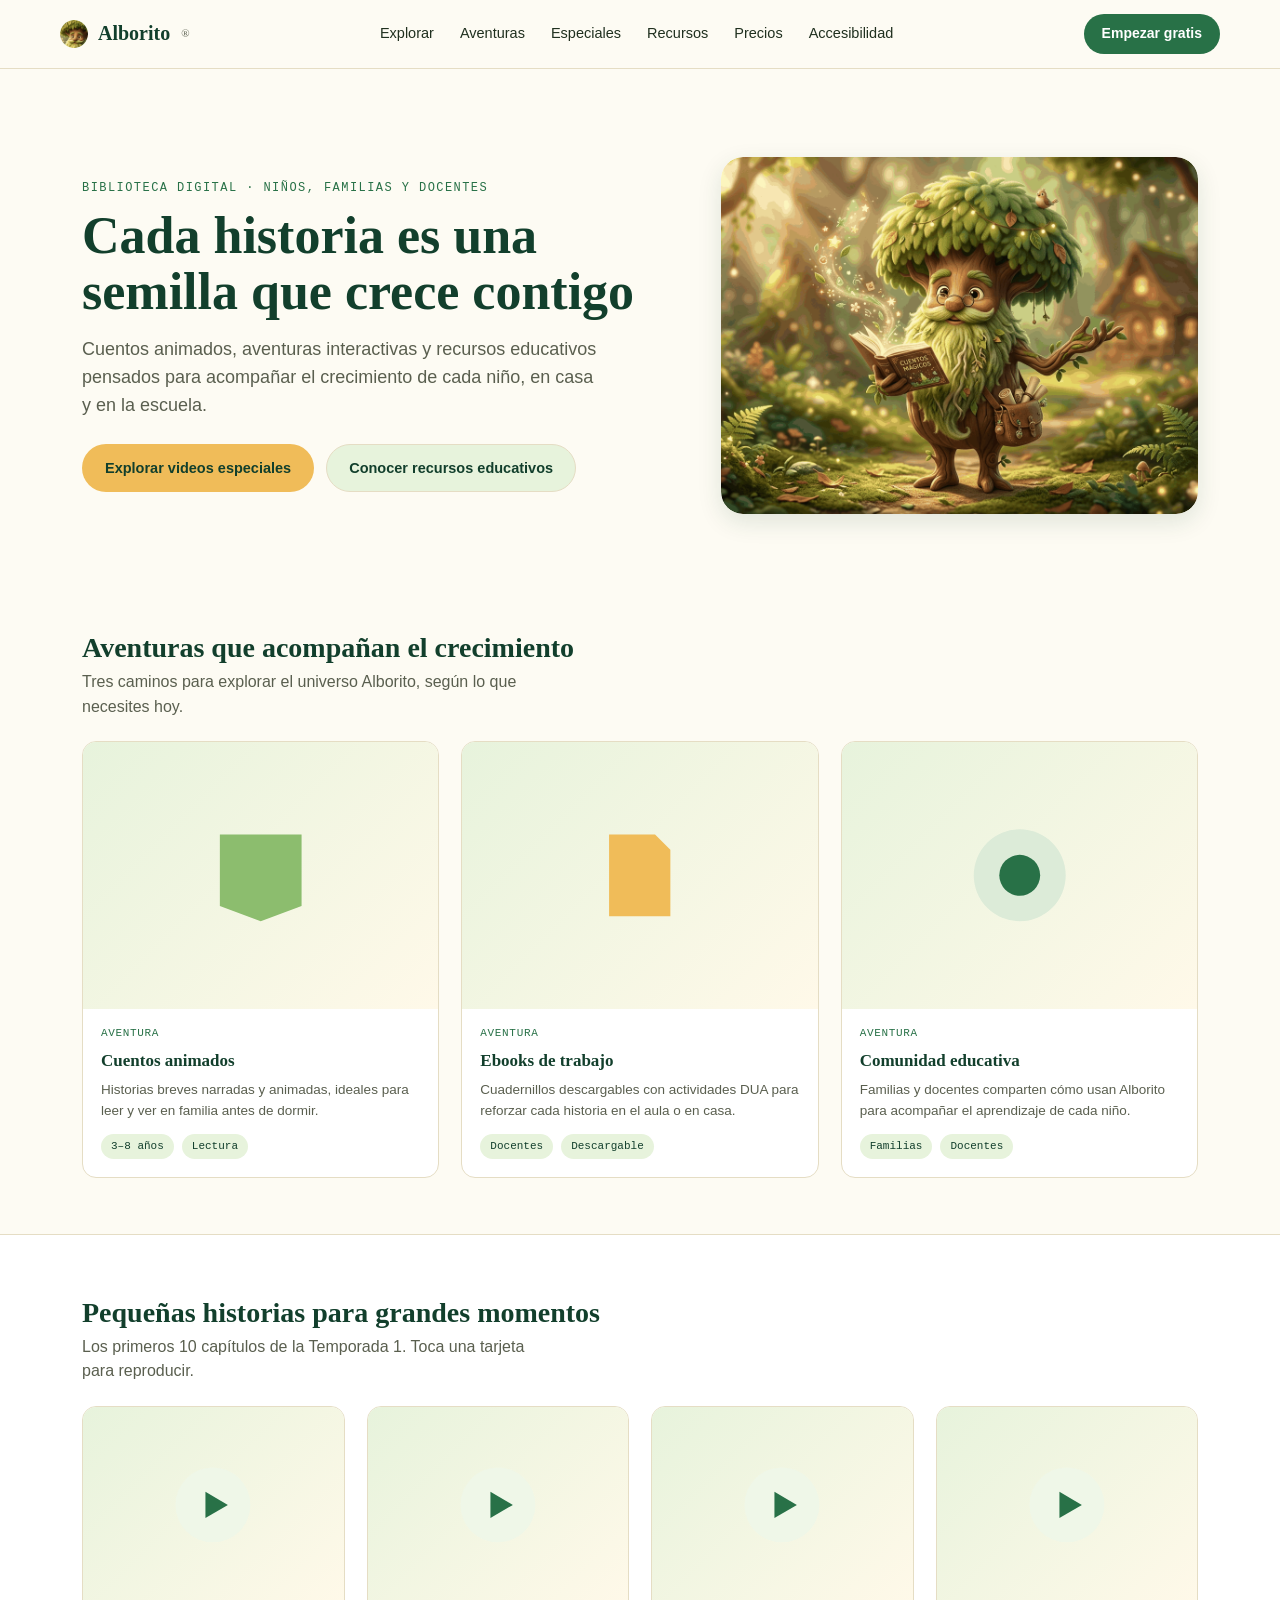
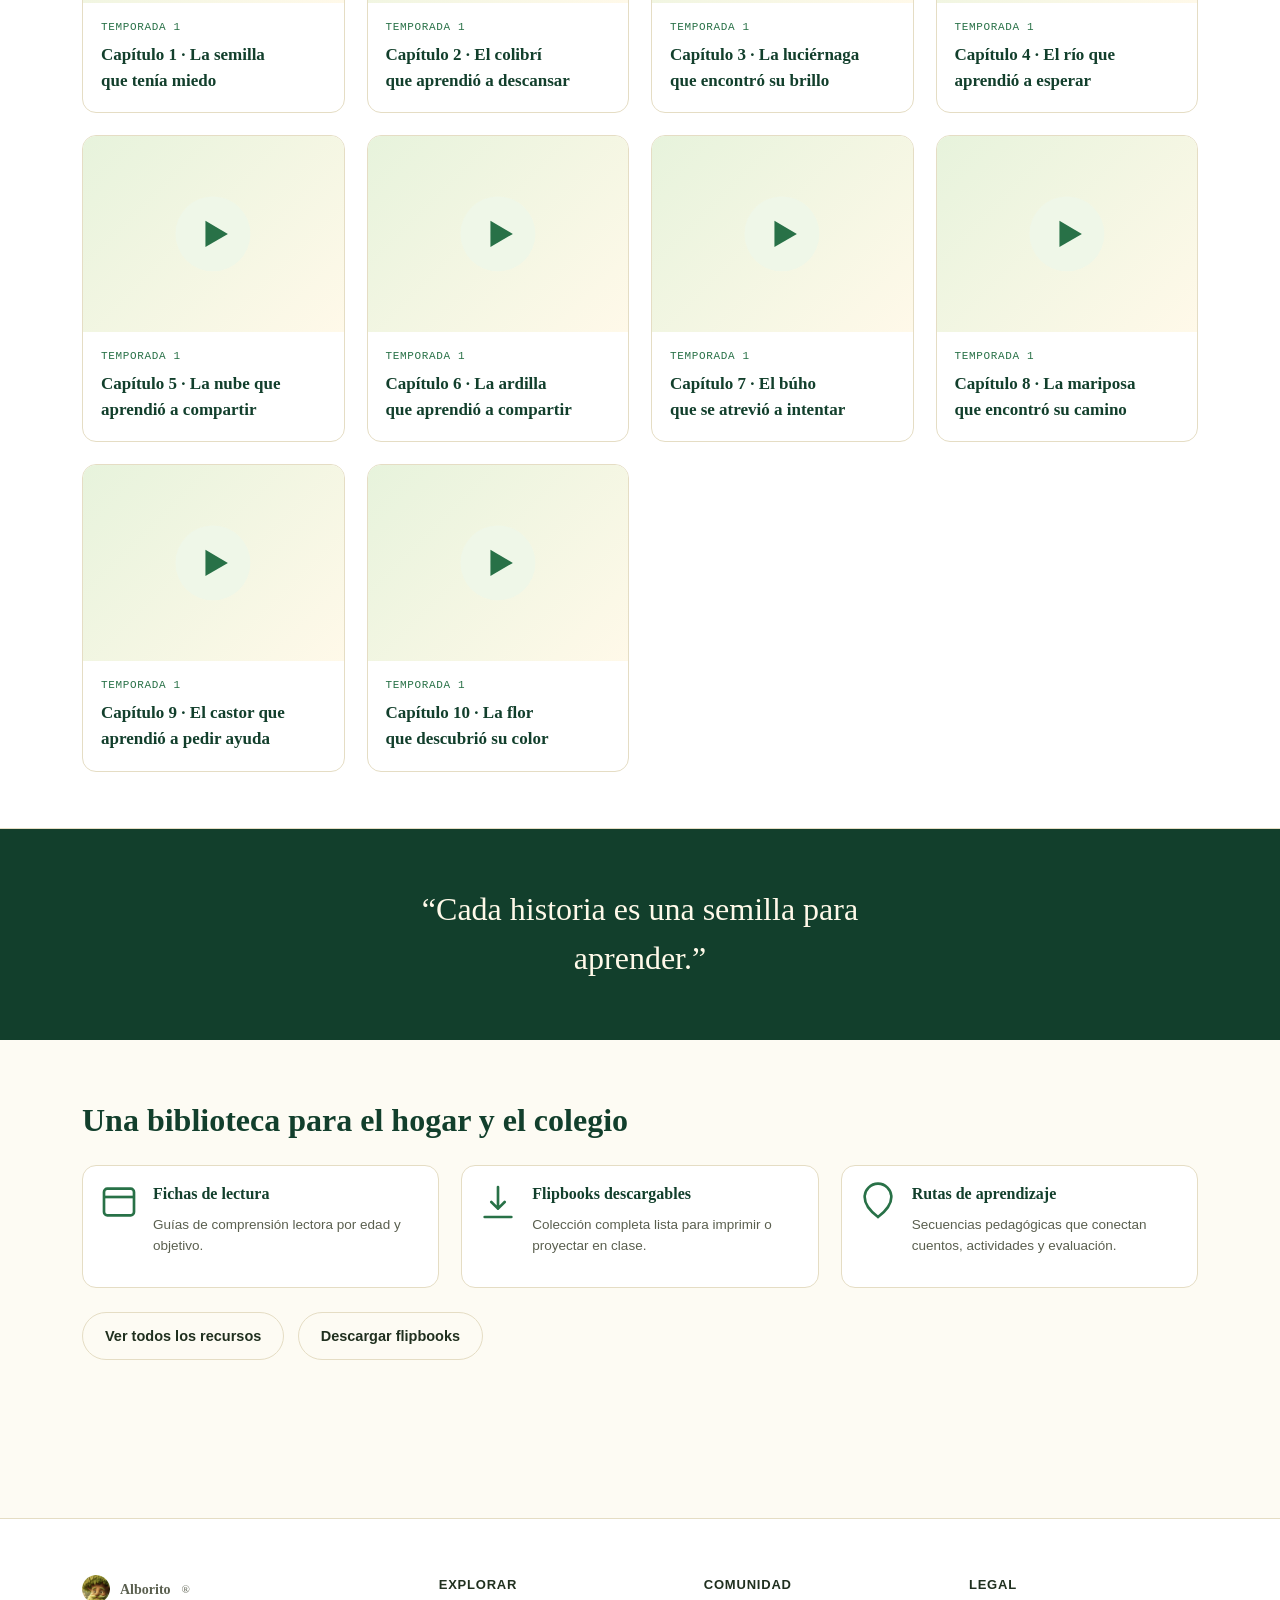
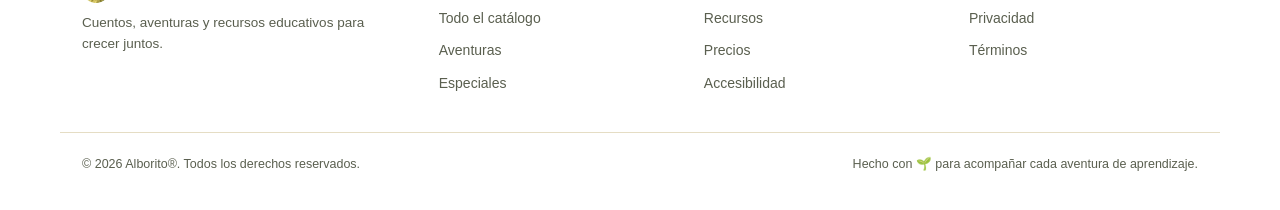
==== commit 2113f256: "Agrega videos reales de la Temporada 1 (10 capítulos) reproducibles en la Home" ====
--- a/index.html
+++ b/index.html
@@ -105,7 +105,7 @@
       <div class="section-head">
         <div>
           <h2>Pequeñas historias para grandes momentos</h2>
-          <p>Videos especiales de temporada. Toca una tarjeta para reproducir.</p>
+          <p>Los primeros 10 capítulos de la Temporada 1. Toca una tarjeta para reproducir.</p>
         </div>
       </div>
       <div class="grid cols-4" id="especiales-grid">
@@ -181,21 +181,26 @@
 
 <script src="assets/js/main.js" defer></script>
 <script>
-// Genera las 10 tarjetas de especiales a partir de datos (evita repetir markup 10x a mano)
+// Genera las 10 tarjetas de la Temporada 1 a partir de datos (evita repetir markup 10x a mano)
 var especiales = [
-  ["Navidad con Alborito","3–6 años"],["El cumpleaños del Bosque","4–8 años"],
-  ["La gran noche de las estrellas","5–9 años"],["La fiesta de las luciérnagas","3–6 años"],
-  ["El día de la amistad","4–7 años"],["La aventura bajo la lluvia","5–8 años"],
-  ["El misterio del árbol gigante","6–9 años"],["El viaje al espacio","6–10 años"],
-  ["El bosque nevado","3–7 años"],["La última semilla del año","5–9 años"]
+  ["Capítulo 1 · La semilla que tenía miedo","assets/video/alborito_capitulo_1_la_semilla_que_tenia_miedo.mp4"],
+  ["Capítulo 2 · El colibrí que aprendió a descansar","assets/video/alborito_capitulo_2_el_colibri_que_aprendio_a_descansar.mp4"],
+  ["Capítulo 3 · La luciérnaga que encontró su brillo","assets/video/alborito_capitulo_3_la_luciernaga_que_encontro_su_brillo.mp4"],
+  ["Capítulo 4 · El río que aprendió a esperar","assets/video/alborito_capitulo_4_el_rio_que_aprendio_a_esperar.mp4"],
+  ["Capítulo 5 · La nube que aprendió a compartir","assets/video/alborito_capitulo_5_la_nube_que_aprendio_a_compartir.mp4"],
+  ["Capítulo 6 · La ardilla que aprendió a compartir","assets/video/alborito_capitulo_6_la_ardilla_que_aprendio_a_compartir.mp4"],
+  ["Capítulo 7 · El búho que se atrevió a intentar","assets/video/alborito_capitulo_7_el_buho_que_se_atrevio_a_intentar.mp4"],
+  ["Capítulo 8 · La mariposa que encontró su camino","assets/video/alborito_capitulo_8_la_mariposa_que_encontro_su_camino.mp4"],
+  ["Capítulo 9 · El castor que aprendió a pedir ayuda","assets/video/alborito_capitulo_9_el_castor_que_aprendio_a_pedir_ayuda.mp4"],
+  ["Capítulo 10 · La flor que descubrió su color","assets/video/alborito_capitulo_10_la_flor_que_descubrio_su_color.mp4"]
 ];
 var grid = document.getElementById("especiales-grid");
 especiales.forEach(function(e){
   var art = document.createElement("article"); art.className = "card";
   art.innerHTML =
-    '<button class="watch" data-title="'+e[0]+'" data-video="assets/video/placeholder.mp4">'+
+    '<button class="watch" data-title="'+e[0]+'" data-video="'+e[1]+'">'+
     '<div class="thumb"><svg viewBox="0 0 24 24" fill="none" aria-hidden="true"><circle cx="12" cy="12" r="10" fill="#eff7e8"/><path d="M10 8.5v7l6-3.5-6-3.5Z" fill="#287147"/></svg></div>'+
-    '<div class="body"><span class="tag">Especial</span><h3>'+e[0]+'</h3><div class="meta"><span class="pill">'+e[1]+'</span></div></div>'+
+    '<div class="body"><span class="tag">Temporada 1</span><h3>'+e[0]+'</h3></div>'+
     '</button>';
   grid.appendChild(art);
 });
